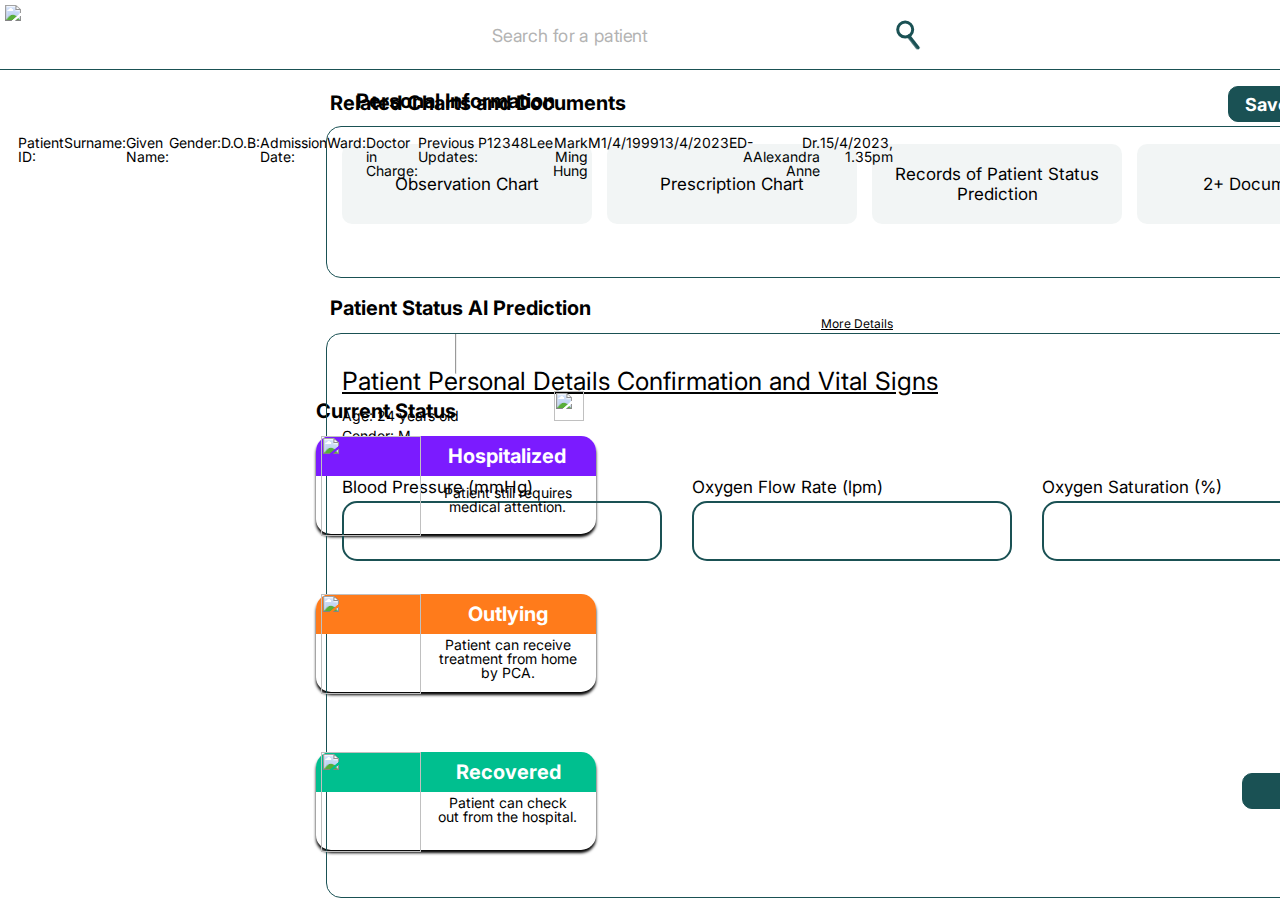
==== Machine_Learning/templates/patient.html @ 314d88fc "HTML" ====
<!DOCTYPE html>
<html>
<head>
  <!--Import Bootstrap, CSS file and JS file-->
  <link href="https://cdn.jsdelivr.net/npm/bootstrap@5.3.0-alpha3/dist/css/bootstrap.min.css" rel="stylesheet" integrity="sha384-KK94CHFLLe+nY2dmCWGMq91rCGa5gtU4mk92HdvYe+M/SXH301p5ILy+dN9+nJOZ" crossorigin="anonymous">
  <script src="https://cdn.jsdelivr.net/npm/bootstrap@5.3.0-alpha3/dist/js/bootstrap.bundle.min.js" integrity="sha384-ENjdO4Dr2bkBIFxQpeoTz1HIcje39Wm4jDKdf19U8gI4ddQ3GYNS7NTKfAdVQSZe" crossorigin="anonymous"></script>
  <link rel= "stylesheet" href="patientStyle.css">
  <script src="patient.js"></script>

  <title> Step Out </title>
  <link rel="icon" type="image/icon" href="imgs/favicon.ico"/>
  <meta name="viewport" content="width=device-width, initial-scale=1.0">
</head>
   
<body>
  <div style="display:grid; grid-template-rows:70px 1fr; min-height:0; height:100vh;">

    <!--Top Section-->
    <div class="top-section">
      <div style="flex:1">
        <img src="imgs/STEP OUT Logo.png" class="stepout"/>
      </div>
      <div id="cover">
        <form method="get" action="">
          <div class="tb">
            <div class="td" style="margin: 10px 10px"><input type="text" class="top-search" placeholder="Search for a patient" required></div>
            <div class="td" id="s-cover">
              <button type="submit">
                <div id="s-circle"></div>
                <span></span>
              </button>
            </div>
          </div>
        </form>
      </div>
      <div style="display:flex; flex:1; justify-content:flex-end">
        <img class="circular--landscape" src="imgs/STEP OUT Logo.png" />
      </div>
    </div>

    <!--Non-Top Section-->
    <div style="display:grid; grid-template-columns:330px 1fr; background-color: white; margin-top:1px">
      <!--Left Section-->
      <div style="display:grid; grid-template-rows:310px 1fr; margin:0px 18px 0px 18px;">
        <!--Personal Information-->
        <div style="display:grid; grid-template-rows:65px 180px 10px;">
          <tb>Personal Information</tb>
          <div style="display:grid; grid-template-columns:1fr 1fr;">
            <div class="row">
              <t>Patient ID:</t>
              <t>Surname:</t>
              <t>Given Name:</t>
              <t>Gender:</t>
              <t>D.O.B:</t>
              <t>Admission Date:</t>
              <t>Ward:</t>
              <t>Doctor in Charge:</t>
              <t>Previous Updates:</t>
            </div>
            <div class="row" style="text-align:right;">
              <t>P12348</t>
              <t>Lee</t>
              <t>Mark Ming Hung</t>
              <t>M</t>
              <t>1/4/1999</t>
              <t>13/4/2023</t>
              <t>ED-A</t>
              <t>Dr. Alexandra Anne</t>
              <t>15/4/2023, 1.35pm</t>
            </div>
          </div>
          <div style="text-align:right;">
            <t style="font-size:12px;"><u>More Details</u></t>
          </div>
          <hr/>
        </div>

        <!--Current Status-->
        <div style="display:grid; grid-template-rows:45px 1fr 1fr 1fr; justify-content:center">
          <div style="display:grid; grid-template-columns:1fr 1fr">
            <tb>Current Status</tb>
            <button class="edit">
              <img class="edit-img" src="imgs/edit.png"/>
            </button>
          </div>
          <!--Hopsitalized-->
          <div class="status">
            <div class="status-name" style="background-color:#7b1bff">
              <tb>Hospitalized</tb>
            </div>
            <div class="status-desc" style="margin-top:50px;">
              <t>Patient still requires medical attention.</t>
            </div>
            <img class="status-img" src="imgs/hospitalized.png"/>
          </div>
          <!--Outlying-->
          <div class="status">
            <div class="status-name" style="background-color:#ff7b1b;">
              <tb style="margin-right:18px">Outlying </tb>
            </div>
            <div class="status-desc">
              <t>Patient can receive treatment from home by PCA.</t>
            </div>
            <img class="status-img" src="imgs/outlying.png"/>
          </div>
          <!--Recovered-->
          <div class="status"> 
            <div class="status-name" style="background-color:#00bf8f">
              <tb style="margin-right:5px">Recovered<tb>
            </div>
            <div class="status-desc">
              <t>Patient can check out from the hospital.</t>
            </div>
            <img class="status-img" src="imgs/recovered.png"/>
          </div>
        </div>
      </div>

      <!--Right Section-->
      <div style="display:grid; grid-template-rows:1fr 3fr">
        <!--Charts and Documents-->
        <div style="display:grid; grid-template-rows:55px 1fr">
          <div style="display:grid; grid-template-columns:1fr 1fr">
            <div style="margin-top:22px">
              <tb>Related Charts and Documents</tb>
            </div>
            <div style="display:grid; justify-content:flex-end; margin:15px 15px 0 0">
              <button class="save">Save and Exit</button>
            </div>
          </div>
          <div class="container">
            <div class="document-container">
              <button class="document">Observation Chart</button>
            </div>
            <div class="document-container">
              <button class="document">Prescription Chart</button>
            </div>
            <div class="document-container">
              <button class="document">Records of Patient Status Prediction</button>
            </div>
            <div class="document-container">
              <button class="document">2+ Documents</button>
            </div>
          </div>
        </div>

        <!--Patient Status AI Prediction-->
        <div class="column">
          <tb style="text-align:left;">Patient Status AI Prediction</tb>

          <!--Patient Details-->
          <div class="container" style="margin-top:15px;">

            <!--First section, displayed by default-->
            <div class="basic-details" id="basic-details">
              <div class="details-title">Patient Personal Details Confirmation and Vital Signs</div>
              <div>
                <t>Age: 24 years old</t>
              </div>
              <div>
                <t>Gender: M</t>
              </div>
              <div>
                <form>
                  <div class="details-container">
                    <div class="details">
                      <label for="Blood Pressure">Blood Pressure (mmHg)</label>
                      <div class="details-form"><input type="number" id="Blood Pressure" class="details-input"></input></div>
                    </div>
                    <div>
                      <label for="Oxygen Flow Rate"> Oxygen Flow Rate (lpm)</label>
                      <div class="details-form"><input type="number" id="Oxygen Flow Rate" class="details-input"></input></div>
                    </div>
                    <div>
                      <label for="Oxygen Saturation">Oxygen Saturation (%)</label>
                      <div class="details-form"><input type="number" id="Oxygen Saturation" class="details-input"></input></div>
                    </div>
                  </div>
                </form>
              </div>
              <div class="low-button">
                <button class="save" id="Save">Next</button>
              </div>
            </div>

            <!--2nd Section, display is set to none by default and will be shown after clicking on 'next' button-->
            <div class="categories" id="conditions">
              <div class="categories-border">
                <div class="container-header">
                  <numbering>1</numbering>
                  
                  <form class="search-form" method="get" action="">
                    <div class="tb">
                      <div class="td"><input type="text" class="category-search" placeholder="Search for a patient" required></div>
                      <div class="td" id="s-cover">
                        <button type="submit">
                          <div id="s-circle"></div>
                          <span></span>
                        </button>
                      </div>
                    </div>
                  </form>
                </div>
                <button class="category" style="color:white; background-color:#1a5154" id="general">
                  <img src="imgs/generalSicknessW.png"/>
                  General Sickness
                </button>
                <button class="category" id="chest">
                  <img src="imgs/chest.png"/>
                  Chest
                </button>
                <button class="category" id="hand">
                  <img src="imgs/hand.png"/>
                  Hand
                </button>
                <button class="category" id="head">
                  <img src="imgs/head.png"/>
                  Head
                </button>
                <button class="category" id="leg">
                  <img src="imgs/leg.png"/>
                  Leg
                </button>
                <button class="category" id="sensory">
                  <img src="imgs/sensory.png"/>
                  Sensory Organs
                </button>
                <button class="category" id="stomach" style="border-style:none;">
                  <img src="imgs/stomach.png"/>
                  Stomach
                </button>               
              </div>
              <div class="symptoms-container">
                <div class="container-header">
                  <numbering>2</numbering>
                  <tb style="margin:15px 50px 0px 0px">General Sickness Symptoms</tb>
                </div>
                <div class="form-check form-switch">
                    <input class="form-check-input" type="checkbox" id="flexSwitchCheckDefault" name="1" value="Allergies"/>
                    <label class="form-check-label" for="flexSwitchCheckDefault">Allergies</label>
                </div>
                <div class="form-check form-switch">
                    <input class="form-check-input" type="checkbox" id="flexSwitchCheckDefault" name="2" value="Colds"/>
                    <label class="form-check-label" for="flexSwitchCheckDefault">Colds</label>
                </div>
                <div class="form-check form-switch">
                    <input class="form-check-input" type="checkbox" id="flexSwitchCheckDefault" name="3" value="Coughing"/>
                    <label class="form-check-label" for="flexSwitchCheckDefault">Coughing</label>
                </div>
                <div class="form-check form-switch">
                    <input class="form-check-input" type="checkbox" id="flexSwitchCheckDefault" name="4" value="Flu"/>
                    <label class="form-check-label" for="flexSwitchCheckDefault">Flu</label>
                </div>
                <div class="form-check form-switch">
                    <input class="form-check-input" type="checkbox" id="flexSwitchCheckDefault" name="5" value="Diarrhea"/>
                    <label class="form-check-label" for="flexSwitchCheckDefault">Diarrhea</label>
                </div>
                <div class="form-check form-switch">
                    <input class="form-check-input" type="checkbox" id="flexSwitchCheckDefault" name="6" value="Fatigue"/>
                    <label class="form-check-label" for="flexSwitchCheckDefault">Fatigue</label>
                </div>
                <div class="form-check form-switch">
                    <input class="form-check-input" type="checkbox" id="flexSwitchCheckDefault" name=7 value="Fever"/>
                    <label class="form-check-label" for="flexSwitchCheckDefault">Fever</label>
                </div>
                <div class="form-check form-switch">
                    <input class="form-check-input" type="checkbox" id="flexSwitchCheckDefault" name="8" value="Muscle Aches"/>
                    <label class="form-check-label" for="flexSwitchCheckDefault">Muscle Aches</label>
                </div>
              </div>
              <div class="symptoms-buttons">
                <div>
                  <button class="save add">+ Add Category</button>
                </div>
                <div>
                  <button class="save update">Update Patient Status</button>
                </div>
              </div>
            </div>
          </div>
        </div>
      </div>
    </div>
  </div>
</body>
</html>
---- Machine_Learning/templates/patientStyle.css ----
@import url('https://fonts.googleapis.com/css2?family=Inter&display=swap');


* {
	box-sizing: border-box;
}


body {
	background: #ffffff;
	font-family: 'Inter', sans-serif;
  margin:0px 0px;
  padding:0px 0px;
  background-image:url("imgs/background.png");
	background-size:cover;
	background-repeat:no-repeat;
  line-height:1;
  font-size:14px;
  height:100vh;
  width:100vw;
}

numbering{
  color: white;
  background-color:#1a5154;
  border-radius:30px;
  width:30px;
  height:30px;
  text-align:center;
  font-size:20px;
  padding-top:5px;
  margin-left:5px;
  margin-top:10px;
}

t {
   font-size:14px; 
}

tb{
    font-size:20px;
    font-weight:bold;
    text-align:center;
    margin-top:20px
}

.stepout{
  margin:5px 5px;
    width: 75px;
    height:auto;
}

.row {
    display:flex;
    flex-direction:row;
}

.column{
    display:flex;
    flex-direction:column;
}

.top-section{
  display:flex;
  flex-direction:row;
  flex:3;
  border-color:#1a5154;
  border-style:none none solid none;
  border-width:1px;
}

.column-text{
    flex:5;
}

.circular--landscape {
    display: inline-block;
    position: relative; 
    width: 50px; 
    height: 50px; 
    overflow: hidden; 
    border-radius: 50%; } 
    
.circular--landscape img { 
    width: auto; 
    height: 100%; 
    margin-left: -50px; }

.edit {
    margin:8px 5px 0px 0px;
    justify-self:end;
    margin-right:12px;
}

.edit-img{
    height:30px;
    width:30px;
}

.status {
    box-shadow: 0px 3px 3px;
    height:98px;
    width:280px;
    margin-top:10px;
    border-radius: 15px;
}

.status-name {
    width:280px;
    height:40px;
    border-radius:15px 15px 0px 0px;
    background-color:#a7a7a7;
    color:white;
    text-align:right;
    padding-right:30px;
    padding-top:10px;
    position:absolute;
}

.status-desc {
    color: black;
    width:140px;
    height:auto;
    position:absolute;
    text-align:center;
    margin: 44px 122px;
}

.status-img {
    position:absolute;
    height: 100px;
    width: 100px;
    margin-left: 5px;
}

.save{
	border-radius: 10px;
	border: 1px solid #1a5154;
	background-color: #1a5154;
	color: #FFFFFF;
  width:150px;
	font-size: 18px;
	font-weight: bold;
	transition: transform 80ms ease-in;
}

.tb {
  display: table;
  width: 100%;
}
  
.td {
  display: table-cell;
  vertical-align:middle;
}
  
input,
button {
  color: black;
  font-family: 'Inter';
  padding: 0;
  margin: 0;
  border: 0;
  background-color: transparent;
}
  
#cover {
  width: 700px;
  height:70px;
  background-color: #fff;
  border-radius: 20px;
  transform: scale(0.6);
}
  
form {
  height: 100%;
}
  
.top-search {
  width: 100%;
  height: 70px;
  font-size: 30px;
  margin-left:8px;
  color:black;
}
input:focus{
  outline:none;
}

/* Chrome, Safari, Edge, Opera */
input::-webkit-outer-spin-button,
input::-webkit-inner-spin-button {
  -webkit-appearance: none;
  margin: 0;
}

  
input[type="text"]::placeholder {
  color: #b3b3b3;
}
  
#s-cover {
  width: 30px;
  padding: 0px;
}
  
button {
  position: relative;
  display: block;
  width: 30px;
  height: 36px;
  cursor: pointer;
}
  
#s-circle {
  position: relative;
  top: -9px;
  left: 12px;
  width: 30px;
  height: 30px;
  margin-top: 0;
  border-width: 6px;
  border: 5px solid #1a5154;
  background-color: transparent;
  border-radius: 50%;
  transition: 0.5s ease all;
}
  
button span {
  position: absolute;
  top: 68px;
  left: 43px;
  display: block;
  width: 20px;
  height: 5px;
  background-color: transparent;
  border-radius: 10px;
  transform: rotateZ(52deg);
  transition: 0.5s ease all;
}
  
button span:before,
button span:after {
  content: "";
  position: absolute;
  bottom: 15px;
  right: 35px;
  width: 30px;
  height: 6px;
  background-color: #1a5154;
  border-radius: 10px;
  transform: rotateZ(0);
  transition: 0.5s ease all;
}
  
#s-cover:hover #s-circle {
  top: -1px;
  width: 40px;
  height: 8px;
  border-width: 0;
  background-color: #1a5154;
  border-radius: 20px;
}
  
#s-cover:hover span {
  top: 50%;
  left: 53px;
  width: 25px;
  margin-top: -3px;
  transform: rotateZ(0);
}
  
#s-cover:hover button span:before {
  bottom: 11px;
  transform: rotateZ(52deg);
}
  
#s-cover:hover button span:after {
  bottom: -11px;
  transform: rotateZ(-52deg);
}
#s-cover:hover button span:before,
#s-cover:hover button span:after {
  right: 11px;
  width: 40px;
  background-color: #1a5154;
}


.container{
  border-radius:15px;
  border-style:solid;
  border-color:#1a5154;
  border-width:1px;
  width:99%;
  height:100%;
  display:flex;
  flex-direction:row;
  margin-left:-4px;
  margin-bottom:2px;
}

.document-container{
  margin:2px 0px 0px 15px;
  justify-content:center;
  flex-grow:1;
}

.document{
  background-color:#1a51540F;
  color:black;
  border-radius:10px;
  width:250px;
  height:80px;
  margin-top:15px;
  flex-grow:1;
  font-size:17px;
}

.basic-details{
  margin:20px 0px 0px 15px;
  display:grid;
  grid-template-rows:55px 20px 20px 1fr 1fr;
}

.details-title{
  font-size:25px;
  text-decoration: underline;
  margin: 15px 0px 0px 0px;
}

.details-container{
  display:grid;
  grid-template-columns:350px 350px 350px;
  font-size:17px;
  margin-top:30px;
}

.details-form{
  border:solid;
  border-radius:15px;
  border-width:2px;
  border-color:#1a5154;
  font-size:17px;
  margin-right:30px;
  height:60px;
  margin-top:5px;
}

.details-input{
  font-size:17px;
  height:100%;
  width:100%;
  color:black;
  margin-left: 10px;
}
.low-button{
  display:flex;
  justify-content:end;
  margin-top:100px;
}

.categories{
  display:grid;
  grid-template-columns: 1fr 1fr 1fr;
  width:100%;
  height:100%;
  padding-left:0px;
}

.categories-border{
  border-right-style:solid;
  border-width:1px;
  border-color:#1a5154;
  margin-right:20px;
  display:flex;
  flex-direction:column;
}

.container-header{
  display:grid;
  grid-template-columns:1fr 5fr;
}

.category-search{
  font-size:20px;
  height:20px;
  height:100%;
  width:100%;
  margin-left:10px;
  margin-top:10px;
}

.search-form{
  border-color:#1a5154;
  border-bottom-style:solid;
  border-width:1px;
  width:80%;
  margin-left:10px;
}

.category{
  display:flex;
  flex-direction:row;
  flex:1fr 5fr;
  height:100%;
  width:103%;
  align-items: center;
  border-bottom-style:solid;
  border-color:#1a5154;
  border-width:1px;
  margin-left:-12px;
}
.category img{
  height:40px;
  width:40px;
  margin:0px 15px;
}

.symptoms-container{
  display:grid;
  grid-template-rows:3fr 2fr 2fr 2fr 2fr 2fr 2fr 2fr 2fr;
}


button:active {
	transform: scale(0.95);
}

#toggle {
    display: none;
}

  /* Style the toggle switch */
.toggle-switch {
    display: inline-block;
    width: 60px;
    height: 34px;
    border-radius: 34px;
    position: relative;
    background-color:#1a5154;
}

  /* Style the toggle switch thumb */
.toggle-switch::after {
    content: '';
    position: absolute;
    top: 2px;
    left: 2px;
    width: 30px;
    height: 30px;
    background-color: #1a5154;
    border-radius: 50%;
    transition: all 0.3s;
}

  /* Style the toggle switch when it's checked */
#toggle:checked + .toggle-switch::after {
    transform: translateX(26px);
}

.form-check-input:checked {
  background-color:#1a5154;
  border-color:#1a5154;
}

.form-switch .form-check-input {
  width:45px;
  height: 22px;
}

.form-check-label {
  font-size:18px;
  margin: 6px 0px 0px 15px;
}

.form-check {
  display:flex;
  flex-direction:row;
  flex-wrap:wrap;
}

.symptoms-buttons {
  display:grid;
  grid-template-rows:1fr 1fr;
  justify-content:end;
  margin:10px 10px 0px 0px;
}

.update {
  width:230px;
  height:70px;
  margin-top:140px;
}

.add {
  width:230px;
  height:70px;
  background-color:#FF7B1B;
}
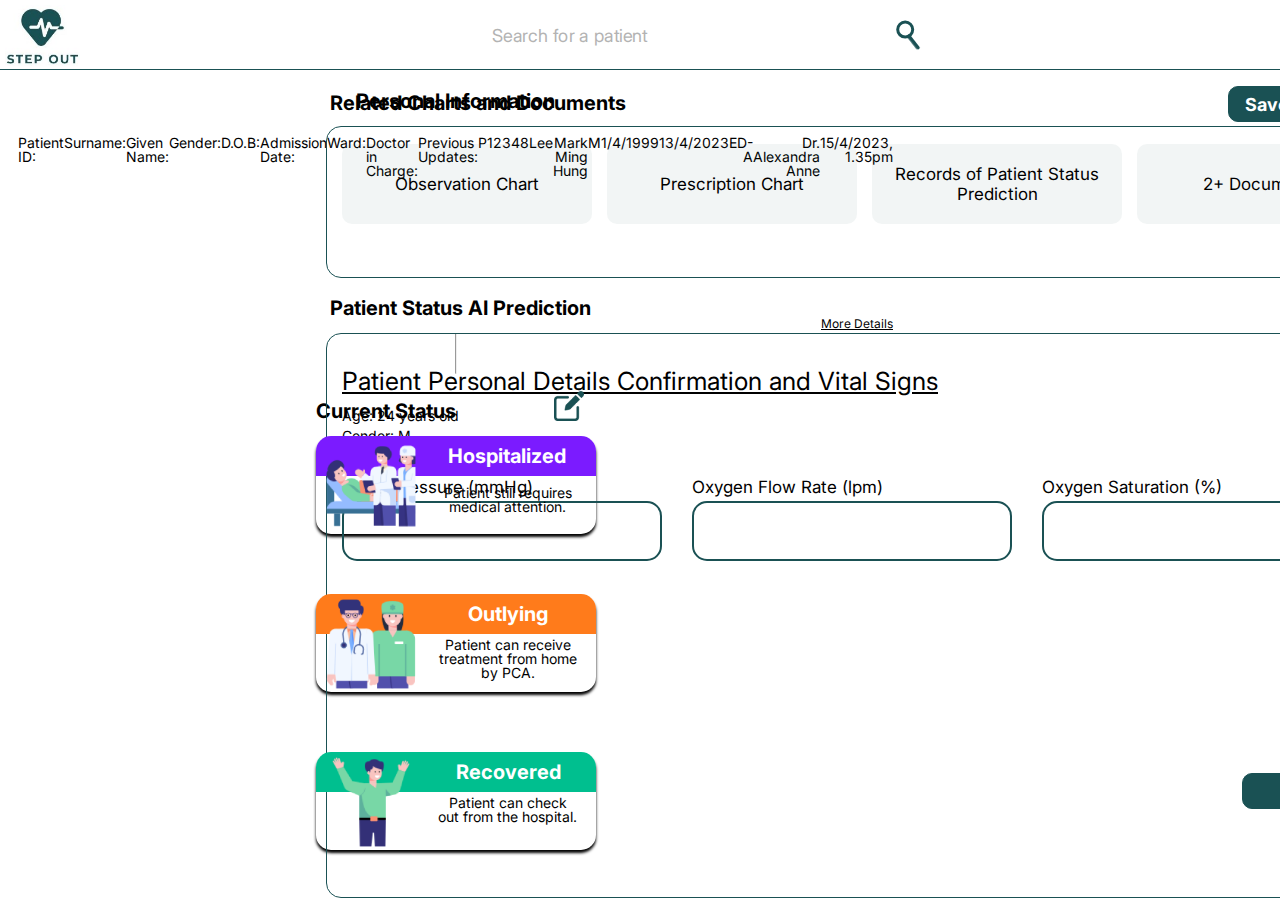
==== commit a47cccdf: "folder updates" ====
--- a/Machine_Learning/templates/patient.html
+++ b/Machine_Learning/templates/patient.html
@@ -4,8 +4,8 @@
   <!--Import Bootstrap, CSS file and JS file-->
   <link href="https://cdn.jsdelivr.net/npm/bootstrap@5.3.0-alpha3/dist/css/bootstrap.min.css" rel="stylesheet" integrity="sha384-KK94CHFLLe+nY2dmCWGMq91rCGa5gtU4mk92HdvYe+M/SXH301p5ILy+dN9+nJOZ" crossorigin="anonymous">
   <script src="https://cdn.jsdelivr.net/npm/bootstrap@5.3.0-alpha3/dist/js/bootstrap.bundle.min.js" integrity="sha384-ENjdO4Dr2bkBIFxQpeoTz1HIcje39Wm4jDKdf19U8gI4ddQ3GYNS7NTKfAdVQSZe" crossorigin="anonymous"></script>
-  <link rel= "stylesheet" href="patientStyle.css">
-  <script src="patient.js"></script>
+  <link rel= "stylesheet" href="../static/patientStyle.css">
+  <script src="../templates/patient.js"></script>
 
   <title> Step Out </title>
   <link rel="icon" type="image/icon" href="imgs/favicon.ico"/>
@@ -18,7 +18,7 @@
     <!--Top Section-->
     <div class="top-section">
       <div style="flex:1">
-        <img src="imgs/STEP OUT Logo.png" class="stepout"/>
+        <img src="../static/imgs/STEP OUT Logo.png" class="stepout"/>
       </div>
       <div id="cover">
         <form method="get" action="">
@@ -34,7 +34,7 @@
         </form>
       </div>
       <div style="display:flex; flex:1; justify-content:flex-end">
-        <img class="circular--landscape" src="imgs/STEP OUT Logo.png" />
+        <img class="circular--landscape" src="../static/imgs/STEP OUT Logo.png" />
       </div>
     </div>
 
@@ -80,7 +80,7 @@
           <div style="display:grid; grid-template-columns:1fr 1fr">
             <tb>Current Status</tb>
             <button class="edit">
-              <img class="edit-img" src="imgs/edit.png"/>
+              <img class="edit-img" src="../static/imgs/edit.png"/>
             </button>
           </div>
           <!--Hopsitalized-->
@@ -91,7 +91,7 @@
             <div class="status-desc" style="margin-top:50px;">
               <t>Patient still requires medical attention.</t>
             </div>
-            <img class="status-img" src="imgs/hospitalized.png"/>
+            <img class="status-img" src="../static/imgs/hospitalized.png"/>
           </div>
           <!--Outlying-->
           <div class="status">
@@ -101,7 +101,7 @@
             <div class="status-desc">
               <t>Patient can receive treatment from home by PCA.</t>
             </div>
-            <img class="status-img" src="imgs/outlying.png"/>
+            <img class="status-img" src="../static/imgs/outlying.png"/>
           </div>
           <!--Recovered-->
           <div class="status"> 
@@ -111,7 +111,7 @@
             <div class="status-desc">
               <t>Patient can check out from the hospital.</t>
             </div>
-            <img class="status-img" src="imgs/recovered.png"/>
+            <img class="status-img" src="../static/imgs/recovered.png"/>
           </div>
         </div>
       </div>
@@ -179,8 +179,9 @@
                 </form>
               </div>
               <div class="low-button">
-                <button class="save" id="Save">Next</button>
-              </div>
+                <button class="save" id="Save" type ="submit">Next</button>
+              </div>
+            
             </div>
 
             <!--2nd Section, display is set to none by default and will be shown after clicking on 'next' button-->
@@ -202,31 +203,31 @@
                   </form>
                 </div>
                 <button class="category" style="color:white; background-color:#1a5154" id="general">
-                  <img src="imgs/generalSicknessW.png"/>
+                  <img src="../static/imgs/generalSicknessW.png"/>
                   General Sickness
                 </button>
                 <button class="category" id="chest">
-                  <img src="imgs/chest.png"/>
+                  <img src="../static/imgs/chest.png"/>
                   Chest
                 </button>
                 <button class="category" id="hand">
-                  <img src="imgs/hand.png"/>
+                  <img src="../static/imgs/hand.png"/>
                   Hand
                 </button>
                 <button class="category" id="head">
-                  <img src="imgs/head.png"/>
+                  <img src="../static/imgs/head.png"/>
                   Head
                 </button>
                 <button class="category" id="leg">
-                  <img src="imgs/leg.png"/>
+                  <img src="../static/imgs/leg.png"/>
                   Leg
                 </button>
                 <button class="category" id="sensory">
-                  <img src="imgs/sensory.png"/>
+                  <img src="../static/imgs/sensory.png"/>
                   Sensory Organs
                 </button>
                 <button class="category" id="stomach" style="border-style:none;">
-                  <img src="imgs/stomach.png"/>
+                  <img src="../static/imgs/stomach.png"/>
                   Stomach
                 </button>               
               </div>
--- a/Machine_Learning/static/patientStyle.css
+++ b/Machine_Learning/static/patientStyle.css
@@ -0,0 +1,500 @@
+@import url('https://fonts.googleapis.com/css2?family=Inter&display=swap');
+
+
+* {
+	box-sizing: border-box;
+}
+
+
+body {
+	background: #ffffff;
+	font-family: 'Inter', sans-serif;
+  margin:0px 0px;
+  padding:0px 0px;
+  background-image:url("../CSSnJs/imgs/background.png");
+	background-size:cover;
+	background-repeat:no-repeat;
+  line-height:1;
+  font-size:14px;
+  height:100vh;
+  width:100vw;
+}
+
+numbering{
+  color: white;
+  background-color:#1a5154;
+  border-radius:30px;
+  width:30px;
+  height:30px;
+  text-align:center;
+  font-size:20px;
+  padding-top:5px;
+  margin-left:5px;
+  margin-top:10px;
+}
+
+t {
+   font-size:14px; 
+}
+
+tb{
+    font-size:20px;
+    font-weight:bold;
+    text-align:center;
+    margin-top:20px
+}
+
+.stepout{
+  margin:5px 5px;
+    width: 75px;
+    height:auto;
+}
+
+.row {
+    display:flex;
+    flex-direction:row;
+}
+
+.column{
+    display:flex;
+    flex-direction:column;
+}
+
+.top-section{
+  display:flex;
+  flex-direction:row;
+  flex:3;
+  border-color:#1a5154;
+  border-style:none none solid none;
+  border-width:1px;
+}
+
+.column-text{
+    flex:5;
+}
+
+.circular--landscape {
+    display: inline-block;
+    position: relative; 
+    width: 50px; 
+    height: 50px; 
+    overflow: hidden; 
+    border-radius: 50%; } 
+    
+.circular--landscape img { 
+    width: auto; 
+    height: 100%; 
+    margin-left: -50px; }
+
+.edit {
+    margin:8px 5px 0px 0px;
+    justify-self:end;
+    margin-right:12px;
+}
+
+.edit-img{
+    height:30px;
+    width:30px;
+}
+
+.status {
+    box-shadow: 0px 3px 3px;
+    height:98px;
+    width:280px;
+    margin-top:10px;
+    border-radius: 15px;
+}
+
+.status-name {
+    width:280px;
+    height:40px;
+    border-radius:15px 15px 0px 0px;
+    background-color:#a7a7a7;
+    color:white;
+    text-align:right;
+    padding-right:30px;
+    padding-top:10px;
+    position:absolute;
+}
+
+.status-desc {
+    color: black;
+    width:140px;
+    height:auto;
+    position:absolute;
+    text-align:center;
+    margin: 44px 122px;
+}
+
+.status-img {
+    position:absolute;
+    height: 100px;
+    width: 100px;
+    margin-left: 5px;
+}
+
+.save{
+	border-radius: 10px;
+	border: 1px solid #1a5154;
+	background-color: #1a5154;
+	color: #FFFFFF;
+  width:150px;
+	font-size: 18px;
+	font-weight: bold;
+	transition: transform 80ms ease-in;
+}
+
+.tb {
+  display: table;
+  width: 100%;
+}
+  
+.td {
+  display: table-cell;
+  vertical-align:middle;
+}
+  
+input,
+button {
+  color: black;
+  font-family: 'Inter';
+  padding: 0;
+  margin: 0;
+  border: 0;
+  background-color: transparent;
+}
+  
+#cover {
+  width: 700px;
+  height:70px;
+  background-color: #fff;
+  border-radius: 20px;
+  transform: scale(0.6);
+}
+  
+form {
+  height: 100%;
+}
+  
+.top-search {
+  width: 100%;
+  height: 70px;
+  font-size: 30px;
+  margin-left:8px;
+  color:black;
+}
+input:focus{
+  outline:none;
+}
+
+/* Chrome, Safari, Edge, Opera */
+input::-webkit-outer-spin-button,
+input::-webkit-inner-spin-button {
+  -webkit-appearance: none;
+  margin: 0;
+}
+
+  
+input[type="text"]::placeholder {
+  color: #b3b3b3;
+}
+  
+#s-cover {
+  width: 30px;
+  padding: 0px;
+}
+  
+button {
+  position: relative;
+  display: block;
+  width: 30px;
+  height: 36px;
+  cursor: pointer;
+}
+  
+#s-circle {
+  position: relative;
+  top: -9px;
+  left: 12px;
+  width: 30px;
+  height: 30px;
+  margin-top: 0;
+  border-width: 6px;
+  border: 5px solid #1a5154;
+  background-color: transparent;
+  border-radius: 50%;
+  transition: 0.5s ease all;
+}
+  
+button span {
+  position: absolute;
+  top: 68px;
+  left: 43px;
+  display: block;
+  width: 20px;
+  height: 5px;
+  background-color: transparent;
+  border-radius: 10px;
+  transform: rotateZ(52deg);
+  transition: 0.5s ease all;
+}
+  
+button span:before,
+button span:after {
+  content: "";
+  position: absolute;
+  bottom: 15px;
+  right: 35px;
+  width: 30px;
+  height: 6px;
+  background-color: #1a5154;
+  border-radius: 10px;
+  transform: rotateZ(0);
+  transition: 0.5s ease all;
+}
+  
+#s-cover:hover #s-circle {
+  top: -1px;
+  width: 40px;
+  height: 8px;
+  border-width: 0;
+  background-color: #1a5154;
+  border-radius: 20px;
+}
+  
+#s-cover:hover span {
+  top: 50%;
+  left: 53px;
+  width: 25px;
+  margin-top: -3px;
+  transform: rotateZ(0);
+}
+  
+#s-cover:hover button span:before {
+  bottom: 11px;
+  transform: rotateZ(52deg);
+}
+  
+#s-cover:hover button span:after {
+  bottom: -11px;
+  transform: rotateZ(-52deg);
+}
+#s-cover:hover button span:before,
+#s-cover:hover button span:after {
+  right: 11px;
+  width: 40px;
+  background-color: #1a5154;
+}
+
+
+.container{
+  border-radius:15px;
+  border-style:solid;
+  border-color:#1a5154;
+  border-width:1px;
+  width:99%;
+  height:100%;
+  display:flex;
+  flex-direction:row;
+  margin-left:-4px;
+  margin-bottom:2px;
+}
+
+.document-container{
+  margin:2px 0px 0px 15px;
+  justify-content:center;
+  flex-grow:1;
+}
+
+.document{
+  background-color:#1a51540F;
+  color:black;
+  border-radius:10px;
+  width:250px;
+  height:80px;
+  margin-top:15px;
+  flex-grow:1;
+  font-size:17px;
+}
+
+.basic-details{
+  margin:20px 0px 0px 15px;
+  display:grid;
+  grid-template-rows:55px 20px 20px 1fr 1fr;
+}
+
+.details-title{
+  font-size:25px;
+  text-decoration: underline;
+  margin: 15px 0px 0px 0px;
+}
+
+.details-container{
+  display:grid;
+  grid-template-columns:350px 350px 350px;
+  font-size:17px;
+  margin-top:30px;
+}
+
+.details-form{
+  border:solid;
+  border-radius:15px;
+  border-width:2px;
+  border-color:#1a5154;
+  font-size:17px;
+  margin-right:30px;
+  height:60px;
+  margin-top:5px;
+}
+
+.details-input{
+  font-size:17px;
+  height:100%;
+  width:100%;
+  color:black;
+  margin-left: 10px;
+}
+.low-button{
+  display:flex;
+  justify-content:end;
+  margin-top:100px;
+}
+
+.categories{
+  display:grid;
+  grid-template-columns: 1fr 1fr 1fr;
+  width:100%;
+  height:100%;
+  padding-left:0px;
+}
+
+.categories-border{
+  border-right-style:solid;
+  border-width:1px;
+  border-color:#1a5154;
+  margin-right:20px;
+  display:flex;
+  flex-direction:column;
+}
+
+.container-header{
+  display:grid;
+  grid-template-columns:1fr 5fr;
+}
+
+.category-search{
+  font-size:20px;
+  height:20px;
+  height:100%;
+  width:100%;
+  margin-left:10px;
+  margin-top:10px;
+}
+
+.search-form{
+  border-color:#1a5154;
+  border-bottom-style:solid;
+  border-width:1px;
+  width:80%;
+  margin-left:10px;
+}
+
+.category{
+  display:flex;
+  flex-direction:row;
+  flex:1fr 5fr;
+  height:100%;
+  width:103%;
+  align-items: center;
+  border-bottom-style:solid;
+  border-color:#1a5154;
+  border-width:1px;
+  margin-left:-12px;
+}
+.category img{
+  height:40px;
+  width:40px;
+  margin:0px 15px;
+}
+
+.symptoms-container{
+  display:grid;
+  grid-template-rows:3fr 2fr 2fr 2fr 2fr 2fr 2fr 2fr 2fr;
+}
+
+
+button:active {
+	transform: scale(0.95);
+}
+
+#toggle {
+    display: none;
+}
+
+  /* Style the toggle switch */
+.toggle-switch {
+    display: inline-block;
+    width: 60px;
+    height: 34px;
+    border-radius: 34px;
+    position: relative;
+    background-color:#1a5154;
+}
+
+  /* Style the toggle switch thumb */
+.toggle-switch::after {
+    content: '';
+    position: absolute;
+    top: 2px;
+    left: 2px;
+    width: 30px;
+    height: 30px;
+    background-color: #1a5154;
+    border-radius: 50%;
+    transition: all 0.3s;
+}
+
+  /* Style the toggle switch when it's checked */
+#toggle:checked + .toggle-switch::after {
+    transform: translateX(26px);
+}
+
+.form-check-input:checked {
+  background-color:#1a5154;
+  border-color:#1a5154;
+}
+
+.form-switch .form-check-input {
+  width:45px;
+  height: 22px;
+}
+
+.form-check-label {
+  font-size:18px;
+  margin: 6px 0px 0px 15px;
+}
+
+.form-check {
+  display:flex;
+  flex-direction:row;
+  flex-wrap:wrap;
+}
+
+.symptoms-buttons {
+  display:grid;
+  grid-template-rows:1fr 1fr;
+  justify-content:end;
+  margin:10px 10px 0px 0px;
+}
+
+.update {
+  width:230px;
+  height:70px;
+  margin-top:140px;
+}
+
+.add {
+  width:230px;
+  height:70px;
+  background-color:#FF7B1B;
+}